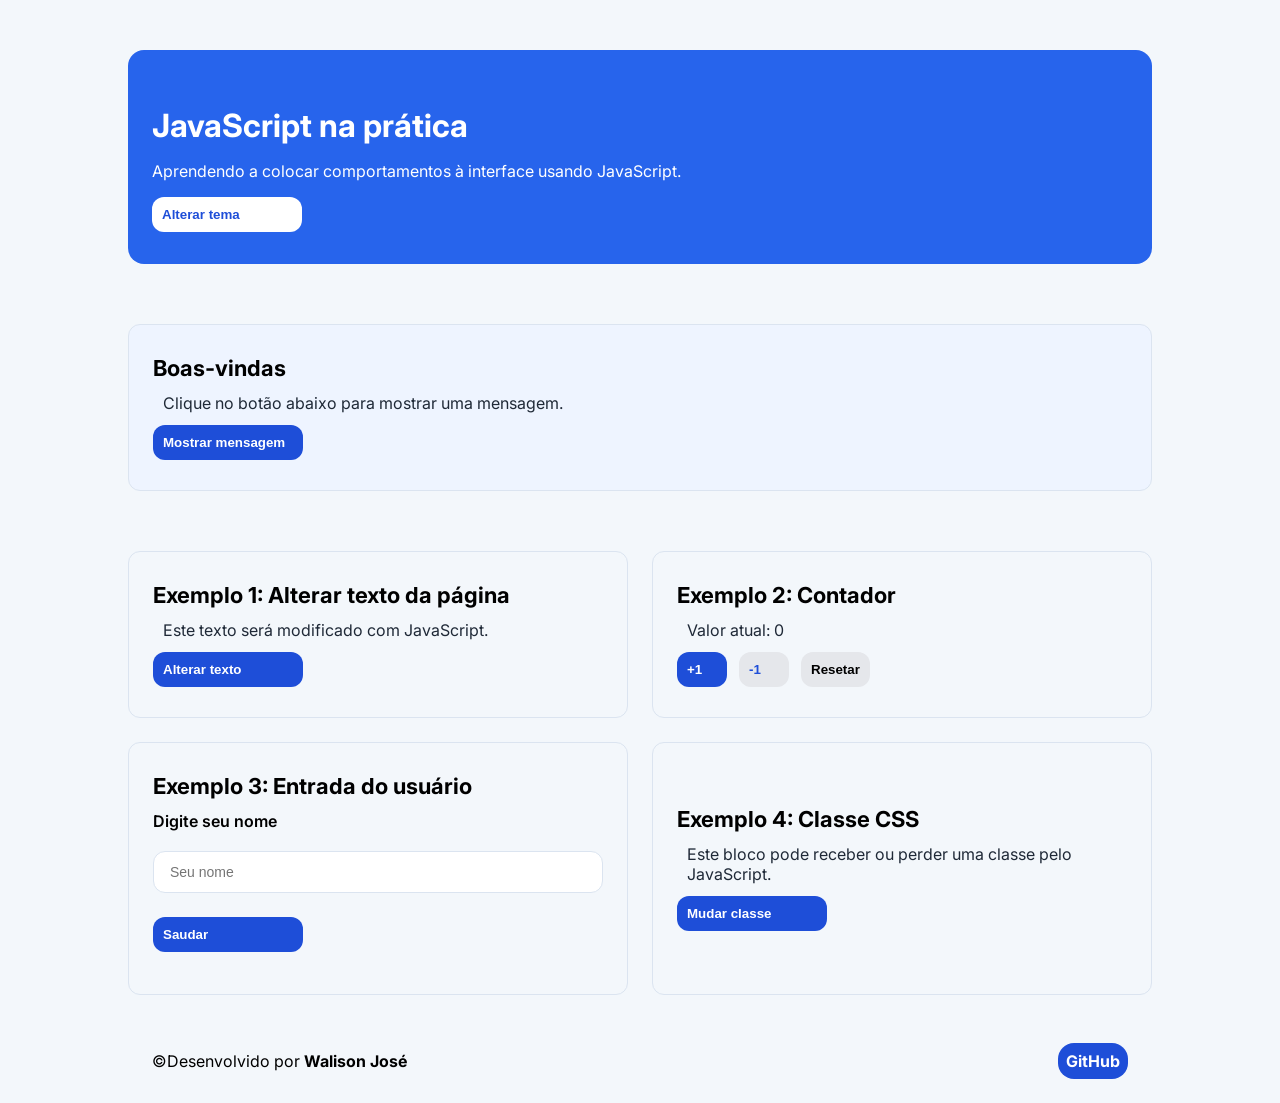
==== 2-Periodo/Autoria-Web/exercicios/pratica-javascript/index.html @ 0f8f4833 "feat: adicionado exercício sobre prática de JavaScript" ====
<!DOCTYPE html>
<html lang="pt_BR">
<head>
    <meta charset="UTF-8">
    <meta name="viewport" content="width=device-width, initial-scale=1.0">
    <title>Document</title>
    <link rel="stylesheet" href="style/style.css">
</head>
<body>
    <div class="pagina">
        <header class="topo">
            <h1 class="tituloPrincipal">JavaScript na prática</h1>
            <p>Aprendendo a colocar comportamentos à interface usando JavaScript.</p>
            <button class="botao tema">Alterar tema</button>
        </header>
        <main class="container">
            <section class="fundocard">
                <article class="card mensagem">
                    <h2 class="titulo">Boas-vindas</h2>
                    <p id="mensagem">Clique no botão abaixo para mostrar uma mensagem.</p>
                    <button class="botao mensagem">Mostrar mensagem</button>
                </article>
            </section>
            <section class="fundocard blocos">
                <article class="card">
                    <h2 class="titulo">Exemplo 1: Alterar texto da página</h2>
                    <p id="textoModificado">Este texto será modificado com JavaScript.</p>
                    <button class="botao texto">Alterar texto</button>
                </article>
                <article class="card">
                    <h2 class="titulo">Exemplo 2: Contador</h2>
                    <p>Valor atual: <span id="contador">0</span></p>
                    <div id="botoes">
                        <button class="botao especial">+1</button>
                        <button class="botao subtrair especial">-1</button>
                        <button class="botao resetar">Resetar</button>
                    </div>
                </article>
                <article class="card">
                    <h2 class="titulo">Exemplo 3: Entrada do usuário</h2>
                    <label for="inputNome" class="label">Digite seu nome</label>
                    <input
                        id="inputNome"
                        type="text"
                        placeholder="Seu nome"
                        class="input">
                    <button class="botao saudar">Saudar</button>
                    <!-- Adicionada uma classe e id para facilitar a manipulação no JS -->
                    <p id="mensagemSaudacao"></p>
                </article>
                <article class="card" id="cardClasse">
                    <h2 class="titulo">Exemplo 4: Classe CSS</h2>
                    <p>Este bloco pode receber ou perder uma classe pelo JavaScript.</p>
                    <button class="botao classe">Mudar classe</button>
                </article>
            </section>
        </main>
        <footer class="rodape">
            <span>&copy;Desenvolvido por <strong>Walison José</strong></span>
            <a href="https://github.com/Walisonjos3" target="_blank" rel="noopener noreferrer" id="link">GitHub</a>
        </footer>
    </div>
    <script src="script.js"></script>
</body>
</html>
---- 2-Periodo/Autoria-Web/exercicios/pratica-javascript/style/style.css ----
@import url('https://fonts.googleapis.com/css2?family=Inter:ital,opsz,wght@0,14..32,100..900;1,14..32,100..900&display=swap');

:root {
    --backgroundSemTema: #F3F7FB;
    --backgroundComTema: #101729;
    --backgroundHeader: #2764EC;
    --backgroundMensagem: #eef4ff;
    --botaoNome: #ffffff;
    --corBotao: #1E4ED8;
    --botoesEspeciais: #e5e7eb;
    --cardComTema: #111827; /* Corrigido o traço faltando */
    --textos: #1f2937;
    --titulosSemTema: #000000;
    --titulosComTema: #ffffff;
    --corBorda: #dbe4f0;
}

* { /* Corrigido o seletor universal de '-' para '*' */
    margin: 0;
    padding: 0;
    box-sizing: border-box;
}

body {
    display: flex;
    justify-content: center;
    font-family: "Inter", sans-serif;
    background-color: var(--backgroundSemTema);
    min-height: 100vh;
}

.pagina {
    width: 80%;
    max-width: 1100px;
    display: flex;
    flex-direction: column;
}

.topo {
    display: flex;
    flex-direction: column;
    justify-content: center;
    gap: 16px;
    background-color: var(--backgroundHeader);
    color: var(--titulosComTema);
    border-radius: 16px;
    padding: 56px 24px 32px;
    flex-basis: 150px;
    margin-top: 50px;
}

.topo > p {
    color: var(--titulosComTema);
    margin: 0;
}

.container > .fundocard {
    margin-top: 60px;
}

.fundocard {
    display: flex;
    gap: 24px;
}

/* AJUSTADO COM FLEXBOX PARA 2 POR LINHA */
.fundocard.blocos {
    display: flex;
    justify-content: center;
    align-items: stretch;
    flex-wrap: wrap;
    gap: 24px; /* Espaçamento menor para caber perfeitamente */
}

.card {
    display: flex;
    flex-direction: column;
    justify-content: center;
    gap: 12px;
    padding: 30px 24px;
    background-color: var(--backgroundSemTema);
    border: 1px solid var(--corBorda);
    border-radius: 12px;
    
    /* Faz cada card ocupar cerca de 48% da linha (2 por linha) 
       e quebra automaticamente para o mobile se a tela for menor que 280px */
    flex: 1 1 48%; 
    min-width: 280px; 
}

.card.mensagem {
    background-color: var(--backgroundMensagem);
}

/* Classe utilitária para o Exemplo 4 */
.card.destaque-ativo {
    background-color: #d1fae5;
    border-color: #10b981;
}

.titulo {
    font-size: 22px;
    color: var(--titulosSemTema);
}

p {
    color: var(--textos);
    margin-left: 10px;
}

.botao {
    display: flex;
    flex-direction: column;
    justify-content: center;
    background-color: var(--corBotao);
    border: none;
    border-radius: 12px;
    color: var(--botaoNome);
    font-weight: bold;
    padding: 10px;
    cursor: pointer;
}

.botao.tema, .botao.mensagem, .botao.texto, .botao.saudar, .botao.classe {
    display: flex;
    max-width: 150px;
    background-color: var(--botaoNome);
    color: var(--corBotao);
}

.botao.texto, .botao.saudar, .botao.classe, .botao.mensagem {
    background-color: var(--corBotao);
    color: var(--botaoNome);
}

.botao.subtrair {
    background-color: var(--botoesEspeciais);
    color: var(--corBotao);
}

.botao.resetar {
    background-color: var(--botoesEspeciais);
    color: var(--titulosSemTema);
}

.botao.especial, .botao.botao.subtrair.especial {
    width: 50px;
}

#botoes {
    display: flex;
    justify-content: flex-start;
    align-content: center;
    gap: 12px;
    flex-wrap: wrap;
}

.botao:hover {
    transform: translateY(-1px);
}

.label {
    display: block;
    font-weight: 600;
    margin-bottom: 8px;
}

.input {
    border-radius: 12px;
    border: 1px solid var(--corBorda);
    padding: 12px 16px;
    font-size: 14px;
    outline: none;
    margin-bottom: 12px;
}

.input:focus {
    border-color: #000000;
    box-shadow: 0 0 0 4px #2564eb17;
}

.rodape {
    display: flex;
    justify-content: space-between;
    align-items: center;
    flex-wrap: wrap;
    padding: 24px;
    margin-top: 24px;
}

#link {
    background-color: var(--corBotao);
    color: var(--botaoNome);
    font-weight: bold;
    border-radius: 16px;
    padding: 8px;
    text-decoration: none;
}

#link:hover {
    text-decoration: underline;
    color: #000000;
    cursor: pointer;
}

/* Definição das cores para quando o tema escuro estiver ativo */
body.tema-escuro {
    background-color: var(--backgroundComTema);
}

body.tema-escuro .card {
    background-color: var(--cardComTema);
    border-color: #374151;
}

body.tema-escuro .titulo {
    color: var(--titulosComTema);
}

body.tema-escuro p {
    color: #9ca3af;
}

/* Ajuste específico para o texto do card de boas-vindas no tema escuro */
body.tema-escuro .card.mensagem {
    background-color: #1e293b;
}

/* Ajustes para o Tema Escuro: Label e Rodapé */
body.tema-escuro .label {
    color: var(--titulosComTema); /* Deixa a label branca */
}

body.tema-escuro .rodape span {
    color: var(--titulosComTema); /* Deixa o texto do copyright branco */
}
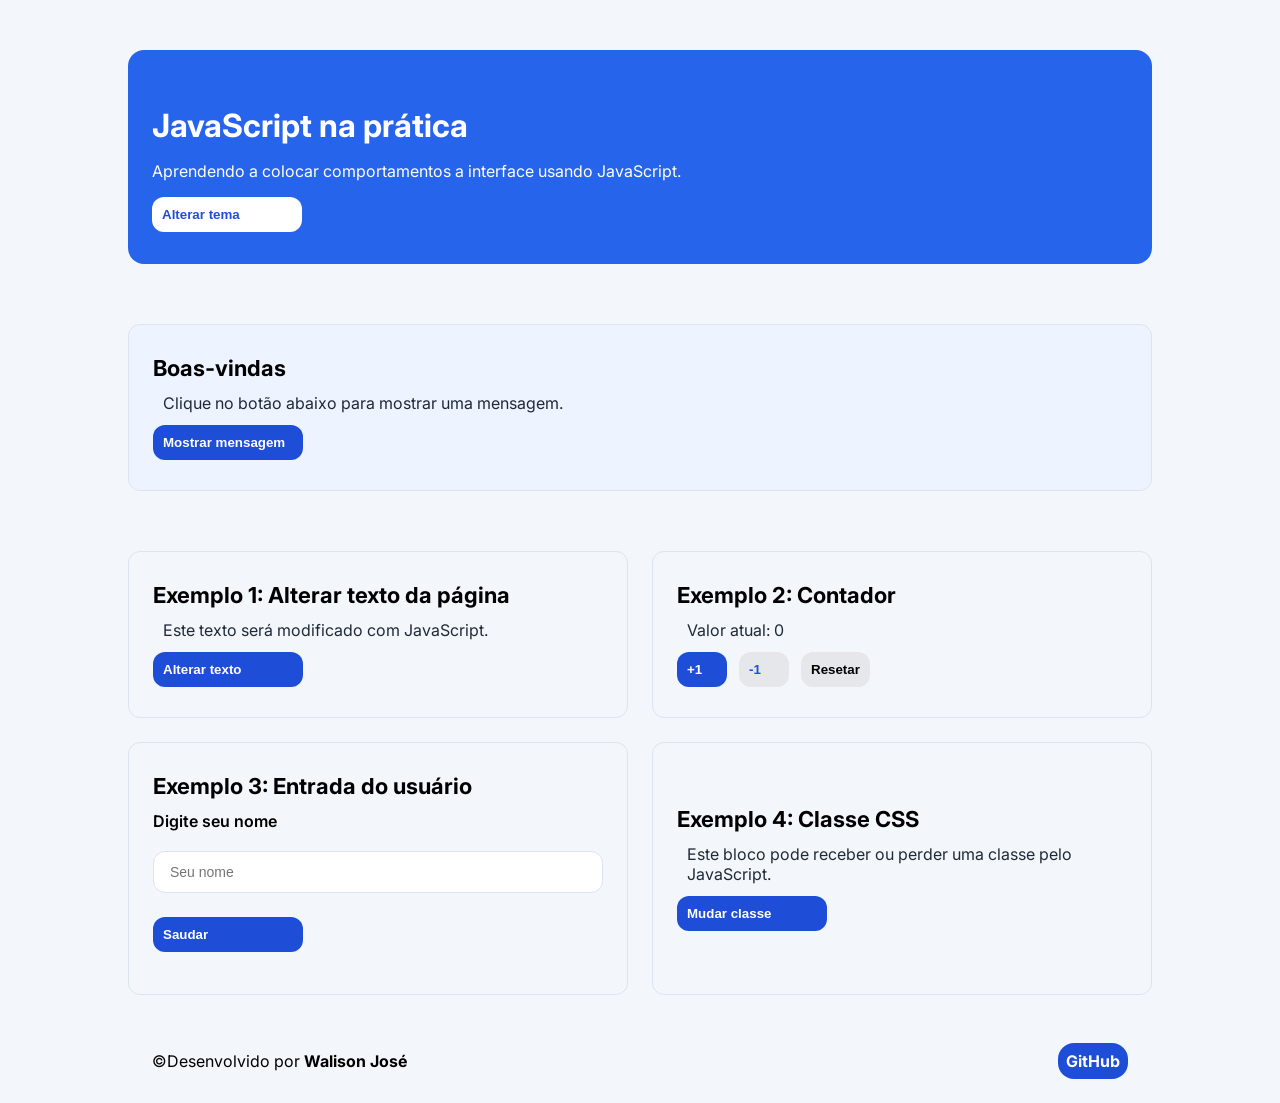
==== commit 56a5c9c6: "fix: corrigi  erros no código e deixei ele mais limpo." ====
--- a/2-Periodo/Autoria-Web/exercicios/pratica-javascript/index.html
+++ b/2-Periodo/Autoria-Web/exercicios/pratica-javascript/index.html
@@ -1,5 +1,5 @@
 <!DOCTYPE html>
-<html lang="pt_BR">
+<html lang="pt-BR">
 <head>
     <meta charset="UTF-8">
     <meta name="viewport" content="width=device-width, initial-scale=1.0">
@@ -10,16 +10,16 @@
     <div class="pagina">
         <header class="topo">
             <h1 class="tituloPrincipal">JavaScript na prática</h1>
-            <p>Aprendendo a colocar comportamentos à interface usando JavaScript.</p>
+            <p>Aprendendo a colocar comportamentos a interface usando JavaScript.</p>
             <button class="botao tema">Alterar tema</button>
         </header>
         <main class="container">
             <section class="fundocard">
-                <article class="card mensagem">
-                    <h2 class="titulo">Boas-vindas</h2>
-                    <p id="mensagem">Clique no botão abaixo para mostrar uma mensagem.</p>
-                    <button class="botao mensagem">Mostrar mensagem</button>
-                </article>
+                    <article class="card mensagem"> <!--É interessante colocar esse article aqui?? -->
+                        <h2 class="titulo">Boas-vindas</h2>
+                        <p id="mensagem">Clique no botão abaixo para mostrar uma mensagem.</p>
+                        <button class="botao mensagem">Mostrar mensagem</button>
+                    </article>
             </section>
             <section class="fundocard blocos">
                 <article class="card">
@@ -44,9 +44,8 @@
                         type="text"
                         placeholder="Seu nome"
                         class="input">
-                    <button class="botao saudar">Saudar</button>
-                    <!-- Adicionada uma classe e id para facilitar a manipulação no JS -->
-                    <p id="mensagemSaudacao"></p>
+                        <button class="botao saudar">Saudar</button>
+                        <p id="saidaSaudacao"></p>
                 </article>
                 <article class="card" id="cardClasse">
                     <h2 class="titulo">Exemplo 4: Classe CSS</h2>
--- a/2-Periodo/Autoria-Web/exercicios/pratica-javascript/style/style.css
+++ b/2-Periodo/Autoria-Web/exercicios/pratica-javascript/style/style.css
@@ -3,22 +3,26 @@
 :root {
     --backgroundSemTema: #F3F7FB;
     --backgroundComTema: #101729;
+     --backgroundDestaque: #2d3852;
     --backgroundHeader: #2764EC;
     --backgroundMensagem: #eef4ff;
     --botaoNome: #ffffff;
     --corBotao: #1E4ED8;
     --botoesEspeciais: #e5e7eb;
-    --cardComTema: #111827; /* Corrigido o traço faltando */
+    --cardComTema: #111827;
+    --cardEspecial: #1e293b;
     --textos: #1f2937;
+    --textosComTema: #9ca3af;
     --titulosSemTema: #000000;
     --titulosComTema: #ffffff;
     --corBorda: #dbe4f0;
-}
-
-* { /* Corrigido o seletor universal de '-' para '*' */
-    margin: 0;
-    padding: 0;
-    box-sizing: border-box;
+    --corBordaCardTema: #374151;
+}
+
+* { 
+    margin: 0; 
+    padding: 0; 
+    box-sizing: border-box; 
 }
 
 body {
@@ -63,13 +67,11 @@
     gap: 24px;
 }
 
-/* AJUSTADO COM FLEXBOX PARA 2 POR LINHA */
 .fundocard.blocos {
     display: flex;
     justify-content: center;
     align-items: stretch;
     flex-wrap: wrap;
-    gap: 24px; /* Espaçamento menor para caber perfeitamente */
 }
 
 .card {
@@ -81,21 +83,24 @@
     background-color: var(--backgroundSemTema);
     border: 1px solid var(--corBorda);
     border-radius: 12px;
-    
-    /* Faz cada card ocupar cerca de 48% da linha (2 por linha) 
-       e quebra automaticamente para o mobile se a tela for menor que 280px */
-    flex: 1 1 48%; 
-    min-width: 280px; 
+    flex: 1 1 45%;
+    max-width: 1100px;
+    min-width: 250px;
 }
 
 .card.mensagem {
     background-color: var(--backgroundMensagem);
 }
 
-/* Classe utilitária para o Exemplo 4 */
-.card.destaque-ativo {
-    background-color: #d1fae5;
-    border-color: #10b981;
+.card.destaqueAtivo {
+    background-color: var(--backgroundDestaque);
+    color: var(--backgroundSemTema);
+}
+
+.card.destaqueAtivoTema {
+    background-color: var(--backgroundHeader) !important; 
+    color: var(--titulosSemTema) !important;
+    /*Vi que minha professora tinha esquecido disso e resolvi tentar fazer, mas não ficou como eu queria kkkkkkkkkkkkk. O título não ficou com a cor certa.*/
 }
 
 .titulo {
@@ -143,7 +148,7 @@
     color: var(--titulosSemTema);
 }
 
-.botao.especial, .botao.botao.subtrair.especial {
+.botao.especial, .botao.subtrair.especial {
     width: 50px;
 }
 
@@ -156,7 +161,7 @@
 }
 
 .botao:hover {
-    transform: translateY(-1px);
+    transform: translateY(-1px); /*Eu vi minha professora fazendo isso, olha que legal!!! Serve para dar efeitos nos botões, certo?*/
 }
 
 .label {
@@ -174,7 +179,7 @@
     margin-bottom: 12px;
 }
 
-.input:focus {
+.input:focus { /* Qual a diferença pro active ?? Vi minha professora utilizando isso também*/
     border-color: #000000;
     box-shadow: 0 0 0 4px #2564eb17;
 }
@@ -203,34 +208,33 @@
     cursor: pointer;
 }
 
-/* Definição das cores para quando o tema escuro estiver ativo */
-body.tema-escuro {
+
+/* Aqui aprendi a modificar o tema de uma página, muito legal!! */
+body.temaEscuro {
     background-color: var(--backgroundComTema);
 }
 
-body.tema-escuro .card {
+body.temaEscuro .card {
     background-color: var(--cardComTema);
-    border-color: #374151;
-}
-
-body.tema-escuro .titulo {
-    color: var(--titulosComTema);
-}
-
-body.tema-escuro p {
-    color: #9ca3af;
-}
-
-/* Ajuste específico para o texto do card de boas-vindas no tema escuro */
-body.tema-escuro .card.mensagem {
-    background-color: #1e293b;
-}
-
-/* Ajustes para o Tema Escuro: Label e Rodapé */
-body.tema-escuro .label {
-    color: var(--titulosComTema); /* Deixa a label branca */
-}
-
-body.tema-escuro .rodape span {
-    color: var(--titulosComTema); /* Deixa o texto do copyright branco */
+    border-color: var(--corBordaCardTema);
+}
+
+body.temaEscuro .titulo {
+    color: var(--titulosComTema);
+}
+
+body.temaEscuro p {
+    color: var(--textosComTema);
+}
+
+body.temaEscuro .card.mensagem {
+    background-color: var(--cardEspecial);
+}
+
+body.temaEscuro .label {
+    color: var(--titulosComTema);
+}
+
+body.temaEscuro .rodape span {
+    color: var(--titulosComTema);
 }
